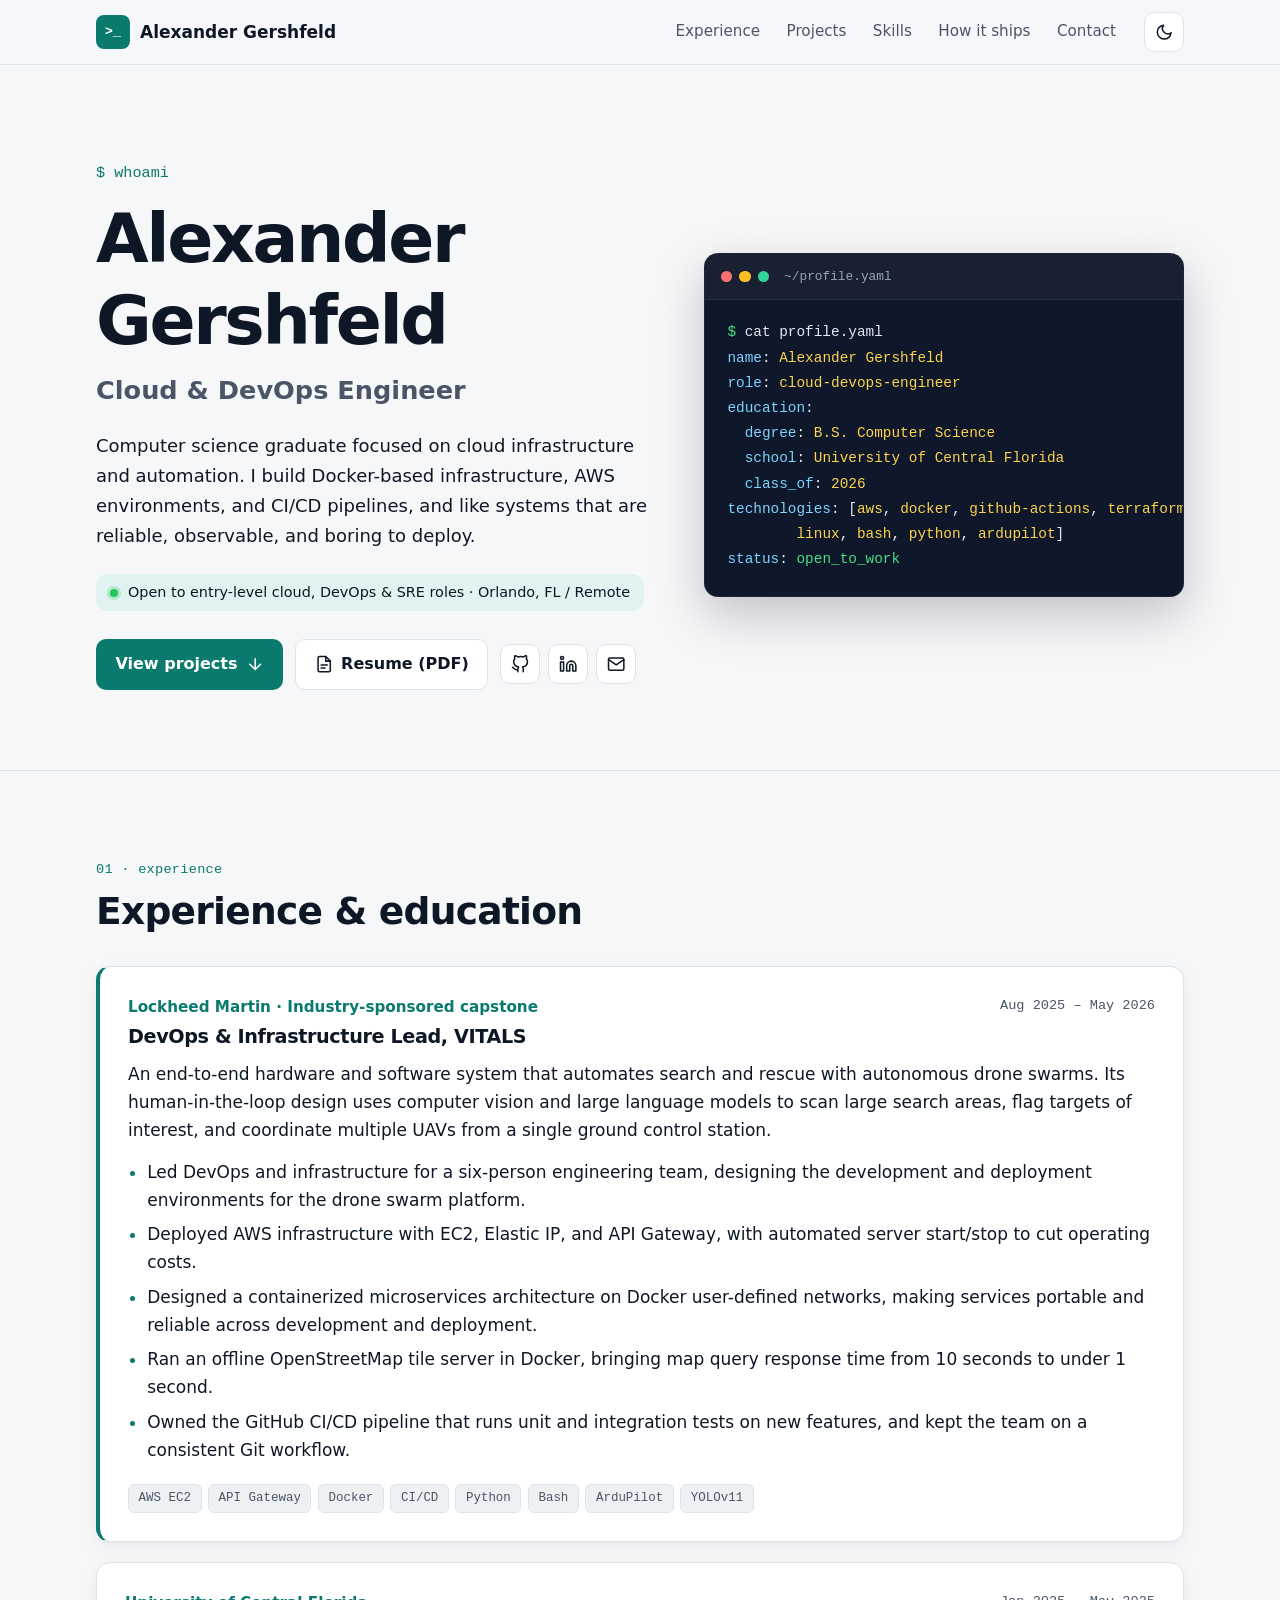
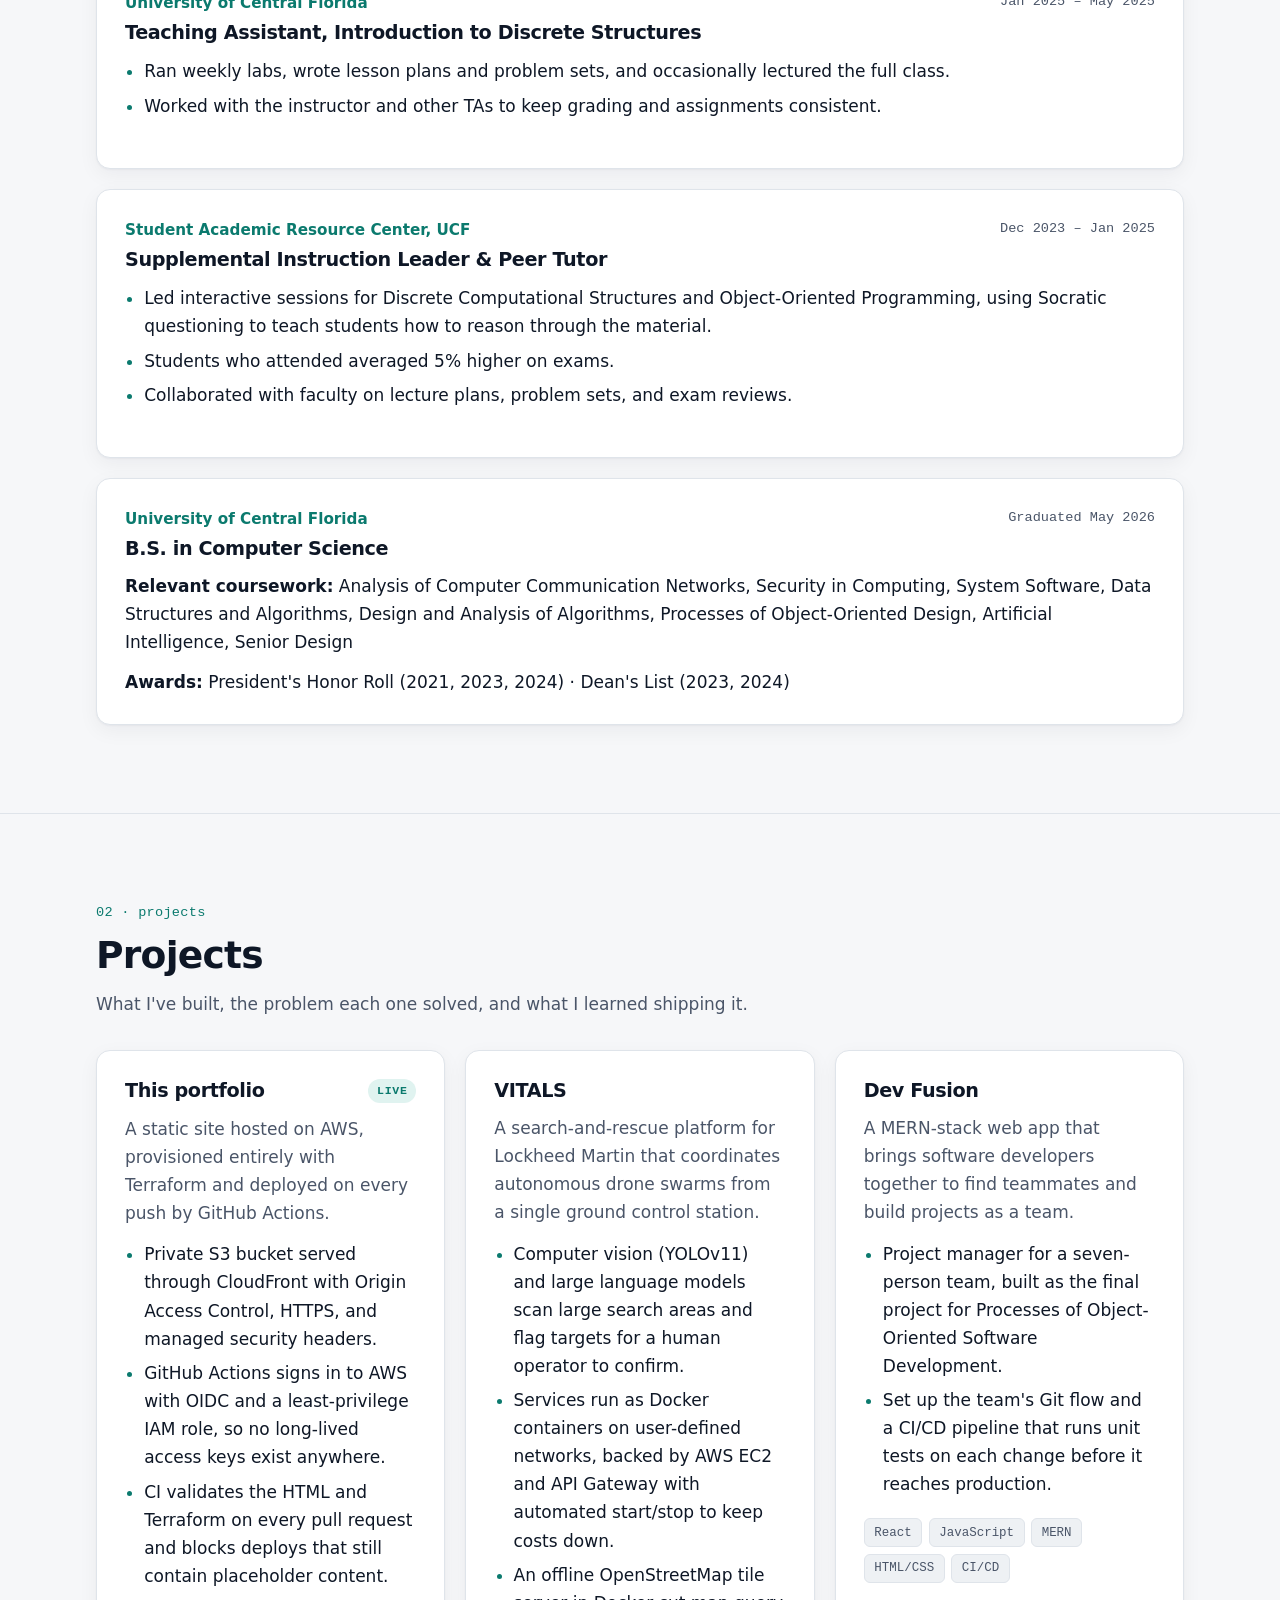
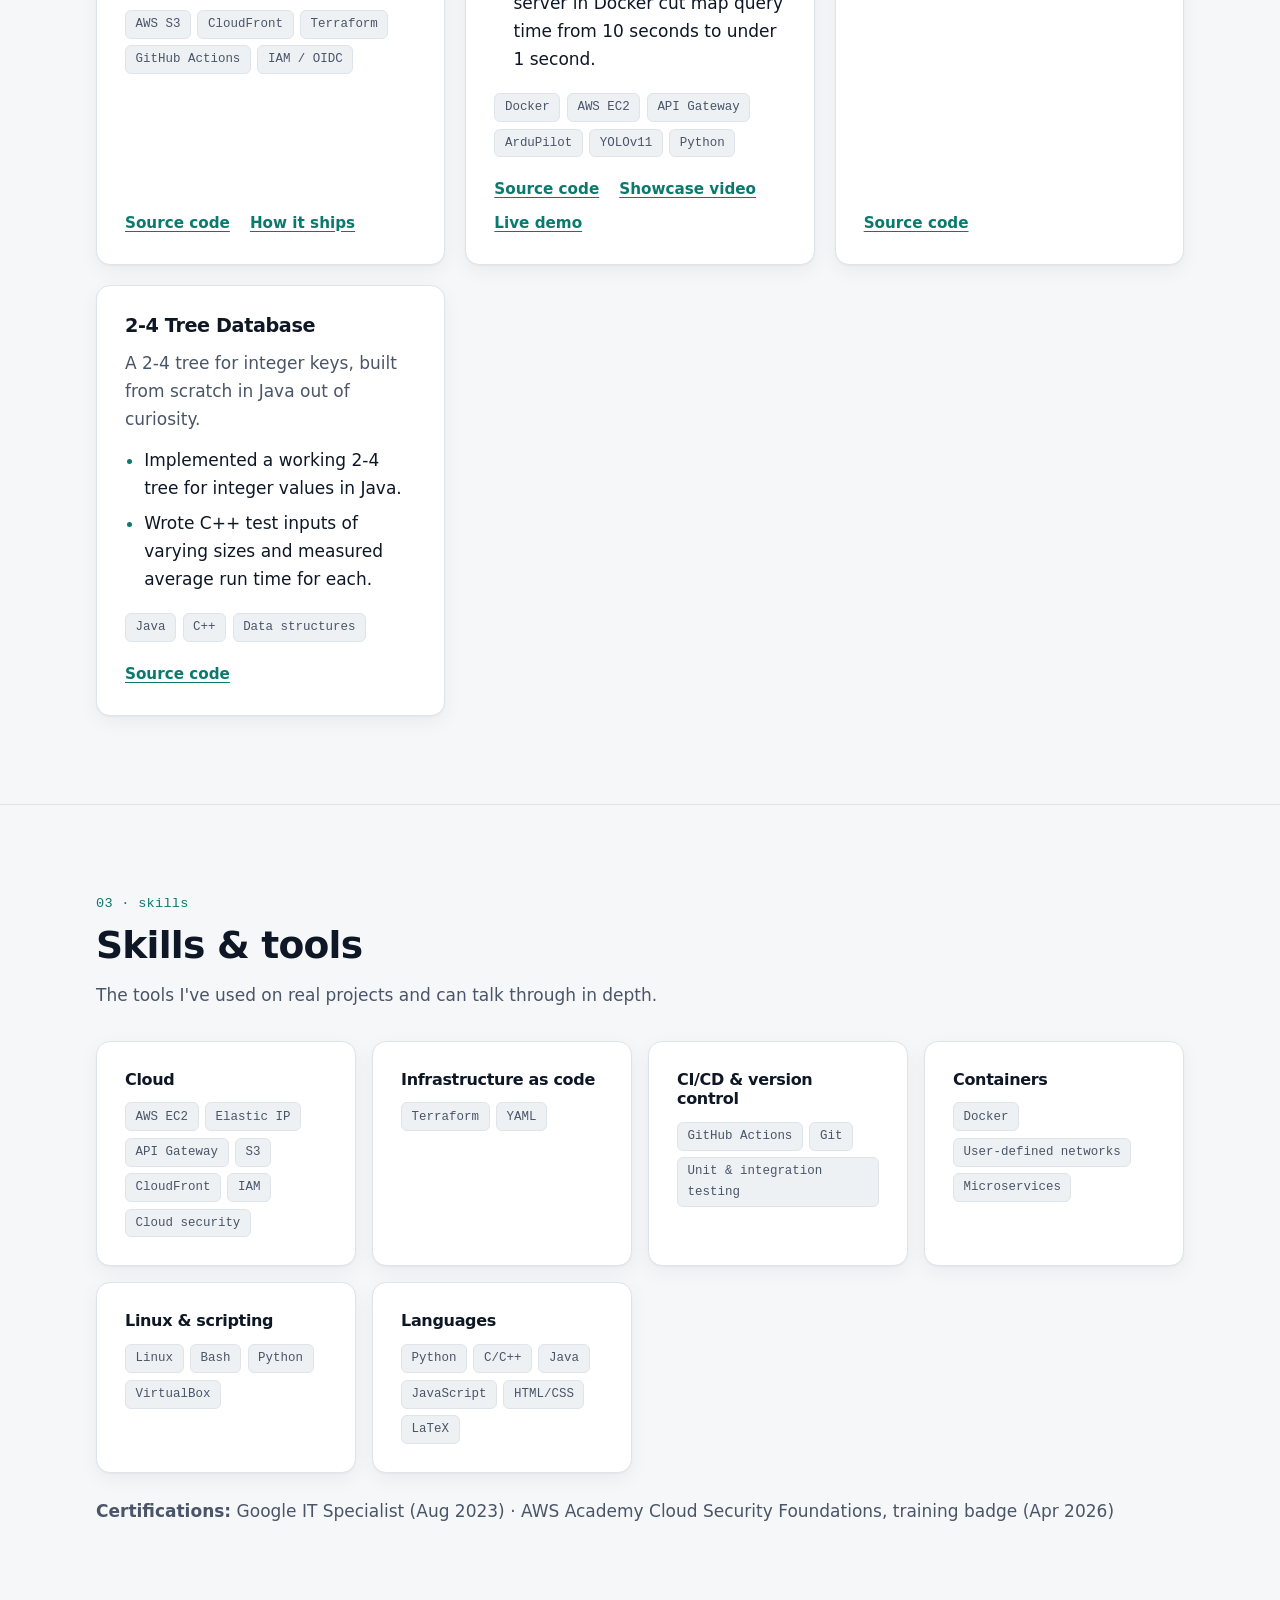
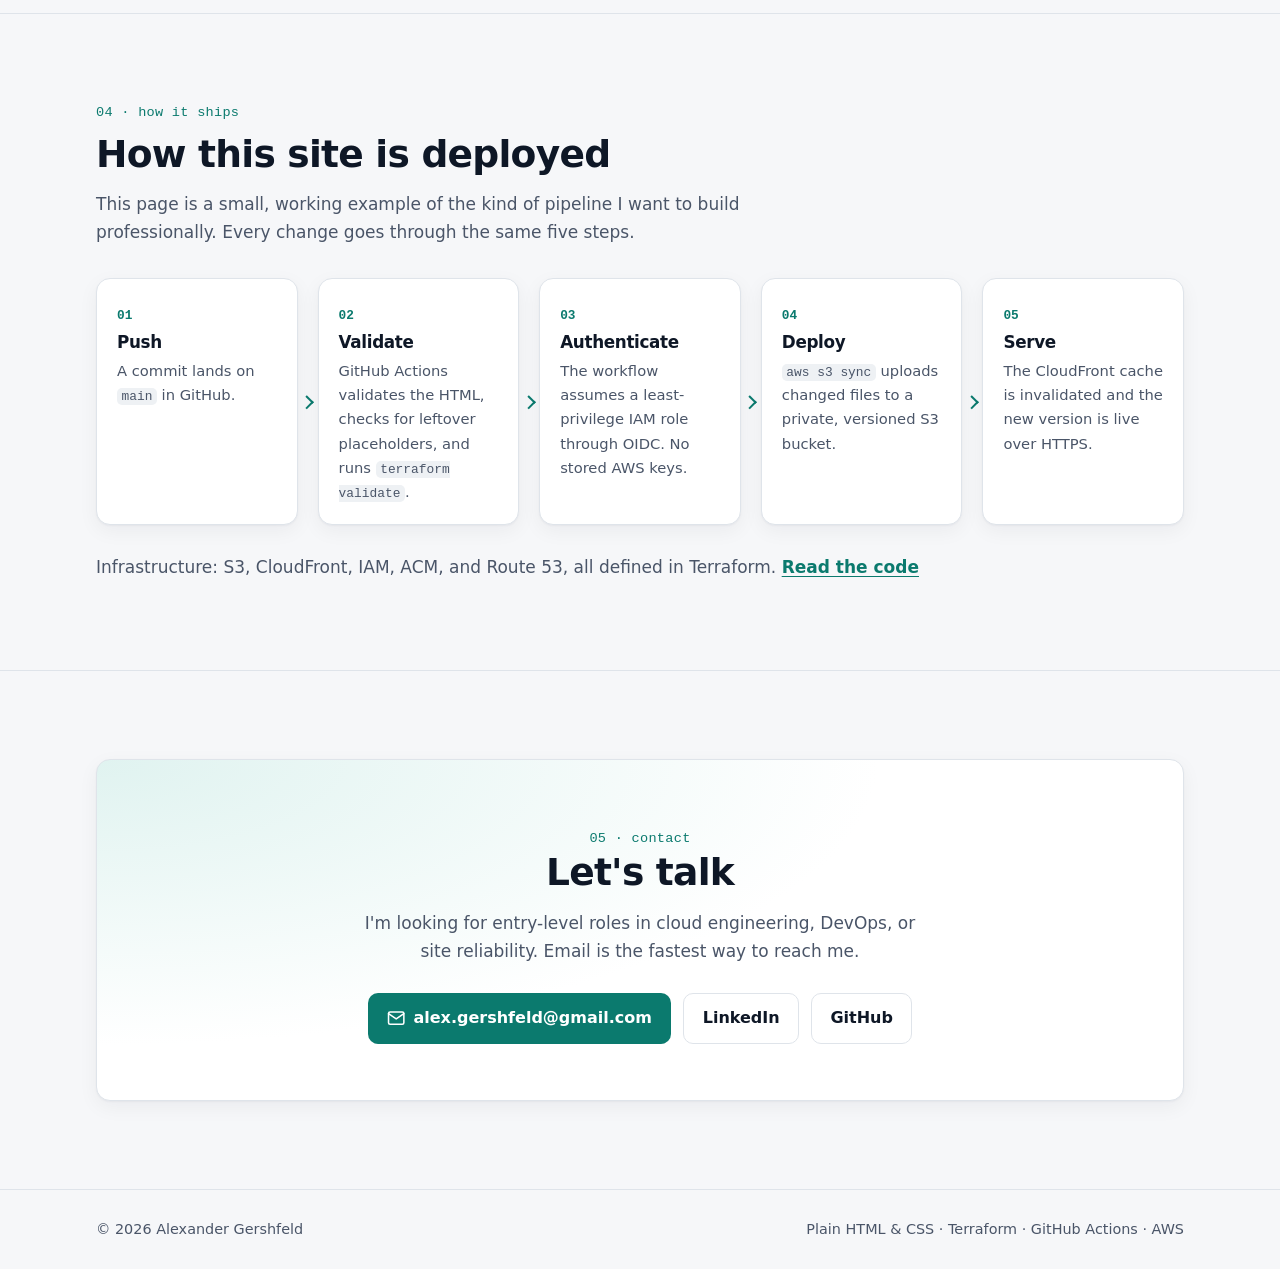
==== site/index.html @ fadd57ea "init" ====
<!DOCTYPE html>
<html lang="en">
<head>
  <meta charset="utf-8">
  <meta name="viewport" content="width=device-width, initial-scale=1">
  <title>Alexander Gershfeld · Cloud &amp; DevOps Engineer</title>
  <meta name="description" content="Alexander Gershfeld is a computer science graduate focused on cloud infrastructure, automation, and DevOps.">
  <meta property="og:type" content="website">
  <meta property="og:title" content="Alexander Gershfeld · Cloud &amp; DevOps Engineer">
  <meta property="og:description" content="Projects, experience, and the CI/CD pipeline that deploys this site.">
  <meta name="theme-color" content="#0b7a6e">
  <link rel="icon" href="favicon.svg" type="image/svg+xml">
  <link rel="stylesheet" href="styles.css">
  <script src="script.js"></script>
</head>
<body>
  <a class="skip-link" href="#main">Skip to content</a>

  <header class="site-header">
    <div class="container header-inner">
      <a class="brand" href="#top">
        <span class="brand-mark" aria-hidden="true">&gt;_</span>
        <span class="brand-name">Alexander Gershfeld</span>
      </a>

      <nav class="site-nav" id="site-nav" aria-label="Main">
        <ul>
          <li><a href="#experience">Experience</a></li>
          <li><a href="#projects">Projects</a></li>
          <li><a href="#skills">Skills</a></li>
          <li><a href="#pipeline">How it ships</a></li>
          <li><a href="#contact">Contact</a></li>
        </ul>
      </nav>

      <button class="icon-btn theme-toggle" type="button" aria-label="Switch color theme">
        <svg class="icon icon-moon" viewBox="0 0 24 24" aria-hidden="true"><path d="M21 12.79A9 9 0 1 1 11.21 3 7 7 0 0 0 21 12.79z"/></svg>
        <svg class="icon icon-sun" viewBox="0 0 24 24" aria-hidden="true"><circle cx="12" cy="12" r="4.5"/><path d="M12 1.5v2.5M12 20v2.5M4.22 4.22l1.77 1.77M18.01 18.01l1.77 1.77M1.5 12h2.5M20 12h2.5M4.22 19.78l1.77-1.77M18.01 5.99l1.77-1.77"/></svg>
      </button>
      <button class="icon-btn nav-toggle" type="button" aria-expanded="false" aria-controls="site-nav" aria-label="Menu">
        <svg class="icon" viewBox="0 0 24 24" aria-hidden="true"><path d="M3 6h18M3 12h18M3 18h18"/></svg>
      </button>
    </div>
  </header>

  <main id="main">
    <!-- ============ HERO ============ -->
    <section class="hero" id="top" aria-labelledby="hero-title">
      <div class="container hero-grid">
        <div class="hero-copy">
          <p class="eyebrow"><span aria-hidden="true">$ </span>whoami</p>
          <h1 id="hero-title">Alexander Gershfeld</h1>
          <p class="role">Cloud &amp; DevOps Engineer</p>
          <p class="lede">Computer science graduate focused on cloud infrastructure and automation. I build Docker-based infrastructure, AWS environments, and CI/CD pipelines, and like systems that are reliable, observable, and boring to deploy.</p>
          <p class="status"><span class="status-dot" aria-hidden="true"></span><span>Open to entry-level cloud, DevOps &amp; SRE roles · Orlando, FL / Remote</span></p>
          <div class="actions">
            <a class="btn btn-primary" href="#projects">
              View projects
              <svg class="icon" viewBox="0 0 24 24" aria-hidden="true"><path d="M12 5v14M5 12l7 7 7-7"/></svg>
            </a>
            <!-- Drop your résumé into the site/ folder as resume.pdf. CI fails until it's there. -->
            <a class="btn btn-secondary" href="resume.pdf">
              <svg class="icon" viewBox="0 0 24 24" aria-hidden="true"><path d="M14 2H6a2 2 0 0 0-2 2v16a2 2 0 0 0 2 2h12a2 2 0 0 0 2-2V8z"/><path d="M14 2v6h6M8 13h8M8 17h5"/></svg>
              Resume (PDF)
            </a>
            <ul class="social">
              <li>
                <a class="icon-btn" href="https://github.com/Gersh01" aria-label="GitHub">
                  <svg class="icon" viewBox="0 0 24 24" aria-hidden="true"><path d="M9 19c-5 1.5-5-2.5-7-3m14 6v-3.87a3.37 3.37 0 0 0-.94-2.61c3.14-.35 6.44-1.54 6.44-7A5.44 5.44 0 0 0 20 4.77 5.07 5.07 0 0 0 19.91 1S18.73.65 16 2.48a13.38 13.38 0 0 0-7 0C6.27.65 5.09 1 5.09 1A5.07 5.07 0 0 0 5 4.77a5.44 5.44 0 0 0-1.5 3.78c0 5.42 3.3 6.61 6.44 7A3.37 3.37 0 0 0 9 18.13V22"/></svg>
                </a>
              </li>
              <li>
                <a class="icon-btn" href="https://www.linkedin.com/in/alexander-gershfeld" aria-label="LinkedIn">
                  <svg class="icon" viewBox="0 0 24 24" aria-hidden="true"><path d="M16 8a6 6 0 0 1 6 6v7h-4v-7a2 2 0 0 0-4 0v7h-4v-7a6 6 0 0 1 6-6z"/><path d="M2 9h4v12H2z"/><circle cx="4" cy="4" r="2"/></svg>
                </a>
              </li>
              <li>
                <a class="icon-btn" href="#contact" aria-label="Email">
                  <svg class="icon" viewBox="0 0 24 24" aria-hidden="true"><path d="M4 4h16a2 2 0 0 1 2 2v12a2 2 0 0 1-2 2H4a2 2 0 0 1-2-2V6a2 2 0 0 1 2-2z"/><path d="m22 6-10 7L2 6"/></svg>
                </a>
              </li>
            </ul>
          </div>
        </div>

        <div class="terminal" aria-hidden="true">
          <div class="terminal-bar">
            <span class="dot"></span><span class="dot"></span><span class="dot"></span>
            <span class="terminal-title">~/profile.yaml</span>
          </div>
<pre><code><span class="t-prompt">$</span> cat profile.yaml
<span class="t-key">name</span>: <span class="t-str">Alexander Gershfeld</span>
<span class="t-key">role</span>: <span class="t-str">cloud-devops-engineer</span>
<span class="t-key">education</span>:
  <span class="t-key">degree</span>: <span class="t-str">B.S. Computer Science</span>
  <span class="t-key">school</span>: <span class="t-str">University of Central Florida</span>
  <span class="t-key">class_of</span>: <span class="t-str">2026</span>
<span class="t-key">technologies</span>: [<span class="t-str">aws</span>, <span class="t-str">docker</span>, <span class="t-str">github-actions</span>, <span class="t-str">terraform</span>,
        <span class="t-str">linux</span>, <span class="t-str">bash</span>, <span class="t-str">python</span>, <span class="t-str">ardupilot</span>]
<span class="t-key">status</span>: <span class="t-ok">open_to_work</span></code></pre>
        </div>
      </div>
    </section>

    <!-- ============ EXPERIENCE ============ -->
    <section class="section" id="experience" aria-labelledby="experience-title">
      <div class="container">
        <div class="section-head">
          <p class="section-kicker">01 · experience</p>
          <h2 id="experience-title">Experience &amp; education</h2>
        </div>

        <div class="stack">
          <!-- Check with your capstone advisor or Lockheed Martin sponsor what you're allowed to say publicly. Describe the engineering, not anything sensitive. -->
          <article class="card featured">
            <div class="card-head">
              <div>
                <p class="org">Lockheed Martin · Industry-sponsored capstone</p>
                <h3>DevOps &amp; Infrastructure Lead, VITALS</h3>
              </div>
              <p class="dates">Aug 2025 – May 2026</p>
            </div>
            <p>An end-to-end hardware and software system that automates search and rescue with autonomous drone swarms. Its human-in-the-loop design uses computer vision and large language models to scan large search areas, flag targets of interest, and coordinate multiple UAVs from a single ground control station.</p>
            <ul class="bullets">
              <li>Led DevOps and infrastructure for a six-person engineering team, designing the development and deployment environments for the drone swarm platform.</li>
              <li>Deployed AWS infrastructure with EC2, Elastic IP, and API Gateway, with automated server start/stop to cut operating costs.</li>
              <li>Designed a containerized microservices architecture on Docker user-defined networks, making services portable and reliable across development and deployment.</li>
              <li>Ran an offline OpenStreetMap tile server in Docker, bringing map query response time from 10 seconds to under 1 second.</li>
              <li>Owned the GitHub CI/CD pipeline that runs unit and integration tests on new features, and kept the team on a consistent Git workflow.</li>
            </ul>
            <ul class="tags">
              <li>AWS EC2</li>
              <li>API Gateway</li>
              <li>Docker</li>
              <li>CI/CD</li>
              <li>Python</li>
              <li>Bash</li>
              <li>ArduPilot</li>
              <li>YOLOv11</li>
            </ul>
          </article>

          <article class="card">
            <div class="card-head">
              <div>
                <p class="org">University of Central Florida</p>
                <h3>Teaching Assistant, Introduction to Discrete Structures</h3>
              </div>
              <p class="dates">Jan 2025 – May 2025</p>
            </div>
            <ul class="bullets">
              <li>Ran weekly labs, wrote lesson plans and problem sets, and occasionally lectured the full class.</li>
              <li>Worked with the instructor and other TAs to keep grading and assignments consistent.</li>
            </ul>
          </article>

          <article class="card">
            <div class="card-head">
              <div>
                <p class="org">Student Academic Resource Center, UCF</p>
                <h3>Supplemental Instruction Leader &amp; Peer Tutor</h3>
              </div>
              <p class="dates">Dec 2023 – Jan 2025</p>
            </div>
            <ul class="bullets">
              <li>Led interactive sessions for Discrete Computational Structures and Object-Oriented Programming, using Socratic questioning to teach students how to reason through the material.</li>
              <li>Students who attended averaged 5% higher on exams.</li>
              <li>Collaborated with faculty on lecture plans, problem sets, and exam reviews.</li>
            </ul>
          </article>

          <article class="card">
            <div class="card-head">
              <div>
                <p class="org">University of Central Florida</p>
                <h3>B.S. in Computer Science</h3>
              </div>
              <p class="dates">Graduated May 2026</p>
            </div>
            <p><strong>Relevant coursework:</strong> Analysis of Computer Communication Networks, Security in Computing, System Software, Data Structures and Algorithms, Design and Analysis of Algorithms, Processes of Object-Oriented Design, Artificial Intelligence, Senior Design</p>
            <p><strong>Awards:</strong> President's Honor Roll (2021, 2023, 2024) · Dean's List (2023, 2024)</p>
          </article>
        </div>
      </div>
    </section>

    <!-- ============ PROJECTS ============ -->
    <section class="section" id="projects" aria-labelledby="projects-title">
      <div class="container">
        <div class="section-head">
          <p class="section-kicker">02 · projects</p>
          <h2 id="projects-title">Projects</h2>
          <p>What I've built, the problem each one solved, and what I learned shipping it.</p>
        </div>

        <!-- Order matters: lead with whatever is closest to cloud/DevOps (containerized, deployed, automated, monitored). Copy a card to add more. -->
        <div class="project-grid">
          <article class="card project">
            <div class="project-top">
              <h3>This portfolio</h3>
              <span class="badge">Live</span>
            </div>
            <p class="summary">A static site hosted on AWS, provisioned entirely with Terraform and deployed on every push by GitHub Actions.</p>
            <ul class="bullets">
              <li>Private S3 bucket served through CloudFront with Origin Access Control, HTTPS, and managed security headers.</li>
              <li>GitHub Actions signs in to AWS with OIDC and a least-privilege IAM role, so no long-lived access keys exist anywhere.</li>
              <li>CI validates the HTML and Terraform on every pull request and blocks deploys that still contain placeholder content.</li>
            </ul>
            <ul class="tags">
              <li>AWS S3</li><li>CloudFront</li><li>Terraform</li><li>GitHub Actions</li><li>IAM / OIDC</li>
            </ul>
            <p class="links">
              <a href="https://github.com/Gersh01/portfolio">Source code</a>
              <a href="#pipeline">How it ships</a>
            </p>
          </article>

          <article class="card project">
            <div class="project-top">
              <h3>VITALS</h3>
            </div>
            <p class="summary">A search-and-rescue platform for Lockheed Martin that coordinates autonomous drone swarms from a single ground control station.</p>
            <ul class="bullets">
              <li>Computer vision (YOLOv11) and large language models scan large search areas and flag targets for a human operator to confirm.</li>
              <li>Services run as Docker containers on user-defined networks, backed by AWS EC2 and API Gateway with automated start/stop to keep costs down.</li>
              <li>An offline OpenStreetMap tile server in Docker cut map query time from 10 seconds to under 1 second.</li>
            </ul>
            <ul class="tags">
              <li>Docker</li><li>AWS EC2</li><li>API Gateway</li><li>ArduPilot</li><li>YOLOv11</li><li>Python</li>
            </ul>
            <p class="links">
              <a href="https://github.com/brendantr/VITALS-AI-DroneSwarm">Source code</a>
              <a href="https://www.youtube.com/watch?v=EE4i8XSY4mE">Showcase video</a>
              <a href="https://www.youtube.com/watch?v=x99YQwUZ260">Live demo</a>
            </p>
          </article>

          <article class="card project">
            <div class="project-top">
              <h3>Dev Fusion</h3>
            </div>
            <p class="summary">A MERN-stack web app that brings software developers together to find teammates and build projects as a team.</p>
            <ul class="bullets">
              <li>Project manager for a seven-person team, built as the final project for Processes of Object-Oriented Software Development.</li>
              <li>Set up the team's Git flow and a CI/CD pipeline that runs unit tests on each change before it reaches production.</li>
            </ul>
            <ul class="tags">
              <li>React</li><li>JavaScript</li><li>MERN</li><li>HTML/CSS</li><li>CI/CD</li>
            </ul>
            <p class="links"><a href="https://github.com/Gersh01/Dev-Fusion">Source code</a></p>
          </article>

          <article class="card project">
            <div class="project-top">
              <h3>2-4 Tree Database</h3>
            </div>
            <p class="summary">A 2-4 tree for integer keys, built from scratch in Java out of curiosity.</p>
            <ul class="bullets">
              <li>Implemented a working 2-4 tree for integer values in Java.</li>
              <li>Wrote C++ test inputs of varying sizes and measured average run time for each.</li>
            </ul>
            <ul class="tags">
              <li>Java</li><li>C++</li><li>Data structures</li>
            </ul>
            <p class="links"><a href="https://github.com/Gersh01/2-4-Tree-Database">Source code</a></p>
          </article>
        </div>
      </div>
    </section>

    <!-- ============ SKILLS ============ -->
    <section class="section" id="skills" aria-labelledby="skills-title">
      <div class="container">
        <div class="section-head">
          <p class="section-kicker">03 · skills</p>
          <h2 id="skills-title">Skills &amp; tools</h2>
          <p>The tools I've used on real projects and can talk through in depth.</p>
        </div>

        <div class="skill-grid">
          <div class="card skill-group">
            <h3>Cloud</h3>
            <ul class="tags"><li>AWS EC2</li><li>Elastic IP</li><li>API Gateway</li><li>S3</li><li>CloudFront</li><li>IAM</li><li>Cloud security</li></ul>
          </div>
          <div class="card skill-group">
            <h3>Infrastructure as code</h3>
            <ul class="tags"><li>Terraform</li><li>YAML</li></ul>
          </div>
          <div class="card skill-group">
            <h3>CI/CD &amp; version control</h3>
            <ul class="tags"><li>GitHub Actions</li><li>Git</li><li>Unit &amp; integration testing</li></ul>
          </div>
          <div class="card skill-group">
            <h3>Containers</h3>
            <ul class="tags"><li>Docker</li><li>User-defined networks</li><li>Microservices</li></ul>
          </div>
          <div class="card skill-group">
            <h3>Linux &amp; scripting</h3>
            <ul class="tags"><li>Linux</li><li>Bash</li><li>Python</li><li>VirtualBox</li></ul>
          </div>
          <div class="card skill-group">
            <h3>Languages</h3>
            <ul class="tags"><li>Python</li><li>C/C++</li><li>Java</li><li>JavaScript</li><li>HTML/CSS</li><li>LaTeX</li></ul>
          </div>
        </div>

        <p class="cert-line"><strong>Certifications:</strong> Google IT Specialist (Aug 2023) · AWS Academy Cloud Security Foundations, training badge (Apr 2026)</p>
      </div>
    </section>

    <!-- ============ PIPELINE ============ -->
    <section class="section" id="pipeline" aria-labelledby="pipeline-title">
      <div class="container">
        <div class="section-head">
          <p class="section-kicker">04 · how it ships</p>
          <h2 id="pipeline-title">How this site is deployed</h2>
          <p>This page is a small, working example of the kind of pipeline I want to build professionally. Every change goes through the same five steps.</p>
        </div>

        <ol class="pipeline">
          <li>
            <span class="step-num">01</span>
            <h3>Push</h3>
            <p>A commit lands on <code>main</code> in GitHub.</p>
          </li>
          <li>
            <span class="step-num">02</span>
            <h3>Validate</h3>
            <p>GitHub Actions validates the HTML, checks for leftover placeholders, and runs <code>terraform validate</code>.</p>
          </li>
          <li>
            <span class="step-num">03</span>
            <h3>Authenticate</h3>
            <p>The workflow assumes a least-privilege IAM role through OIDC. No stored AWS keys.</p>
          </li>
          <li>
            <span class="step-num">04</span>
            <h3>Deploy</h3>
            <p><code>aws s3 sync</code> uploads changed files to a private, versioned S3 bucket.</p>
          </li>
          <li>
            <span class="step-num">05</span>
            <h3>Serve</h3>
            <p>The CloudFront cache is invalidated and the new version is live over HTTPS.</p>
          </li>
        </ol>

        <!-- If you skip the custom domain, drop "ACM, and Route 53" from this line. -->
        <p class="infra-note">
          Infrastructure: S3, CloudFront, IAM, ACM, and Route 53, all defined in Terraform.
          <a href="https://github.com/Gersh01/portfolio/tree/main/infra">Read the code</a>
        </p>
      </div>
    </section>

    <!-- ============ CONTACT ============ -->
    <section class="section" id="contact" aria-labelledby="contact-title">
      <div class="container">
        <div class="card contact-card">
          <p class="section-kicker">05 · contact</p>
          <h2 id="contact-title">Let's talk</h2>
          <p>I'm looking for entry-level roles in cloud engineering, DevOps, or site reliability. Email is the fastest way to reach me.</p>
          <div class="actions">
            <a class="btn btn-primary" href="mailto:alex.gershfeld@gmail.com">
              <svg class="icon" viewBox="0 0 24 24" aria-hidden="true"><path d="M4 4h16a2 2 0 0 1 2 2v12a2 2 0 0 1-2 2H4a2 2 0 0 1-2-2V6a2 2 0 0 1 2-2z"/><path d="m22 6-10 7L2 6"/></svg>
              alex.gershfeld@gmail.com
            </a>
            <a class="btn btn-secondary" href="https://www.linkedin.com/in/alexander-gershfeld">LinkedIn</a>
            <a class="btn btn-secondary" href="https://github.com/Gersh01">GitHub</a>
          </div>
        </div>
      </div>
    </section>
  </main>

  <footer class="site-footer">
    <div class="container footer-inner">
      <p>© <span id="year">2026</span> Alexander Gershfeld</p>
      <p>Plain HTML &amp; CSS · Terraform · GitHub Actions · AWS</p>
    </div>
  </footer>
</body>
</html>
---- site/styles.css ----
/* =========================================================
   Design tokens: light theme on :root, dark theme below.
   ========================================================= */
:root {
  --bg: #f6f7f9;
  --surface: #ffffff;
  --surface-2: #eef1f4;
  --text: #0e1726;
  --muted: #4a5568;
  --border: #dfe4ea;
  --accent: #0b7a6e;
  --accent-strong: #08665c;
  --accent-soft: #e0f3f0;
  --on-accent: #ffffff;
  --todo-bg: #fff1c7;
  --todo-line: #c98a12;
  --code-bg: #0f172a;
  --code-text: #e2e8f0;
  --code-dim: #94a3b8;
  --code-key: #7dd3fc;
  --code-str: #fcd34d;
  --code-ok: #4ade80;
  --shadow: 0 1px 2px rgb(15 23 42 / 0.04), 0 6px 20px rgb(15 23 42 / 0.05);
  --radius: 14px;
  --font-sans: system-ui, -apple-system, "Segoe UI", Roboto, "Helvetica Neue", Arial, sans-serif;
  --font-mono: ui-monospace, "Cascadia Code", "SF Mono", Menlo, Consolas, "Liberation Mono", monospace;
  color-scheme: light;
}

@media (prefers-color-scheme: dark) {
  :root:not([data-theme="light"]) {
    --bg: #0b1120;
    --surface: #111a2e;
    --surface-2: #18233b;
    --text: #e5e9f0;
    --muted: #9aa5b8;
    --border: #233150;
    --accent: #2dd4bf;
    --accent-strong: #5eead4;
    --accent-soft: rgb(45 212 191 / 0.12);
    --on-accent: #042f2a;
    --todo-bg: rgb(234 179 8 / 0.2);
    --todo-line: #eab308;
    --code-bg: #070c18;
    --shadow: 0 1px 2px rgb(0 0 0 / 0.3);
    color-scheme: dark;
  }
}

:root[data-theme="dark"] {
  --bg: #0b1120;
  --surface: #111a2e;
  --surface-2: #18233b;
  --text: #e5e9f0;
  --muted: #9aa5b8;
  --border: #233150;
  --accent: #2dd4bf;
  --accent-strong: #5eead4;
  --accent-soft: rgb(45 212 191 / 0.12);
  --on-accent: #042f2a;
  --todo-bg: rgb(234 179 8 / 0.2);
  --todo-line: #eab308;
  --code-bg: #070c18;
  --shadow: 0 1px 2px rgb(0 0 0 / 0.3);
  color-scheme: dark;
}

/* =========================================================
   Base
   ========================================================= */
*,
*::before,
*::after {
  box-sizing: border-box;
}

html {
  scroll-behavior: smooth;
  scroll-padding-top: 5rem;
  -webkit-text-size-adjust: 100%;
  text-size-adjust: 100%;
}

body {
  margin: 0;
  font-family: var(--font-sans);
  font-size: 1.0625rem;
  line-height: 1.65;
  color: var(--text);
  background: var(--bg);
  -webkit-font-smoothing: antialiased;
}

img,
svg {
  display: block;
  max-width: 100%;
}

a {
  color: var(--accent);
  text-underline-offset: 3px;
}

a:hover {
  color: var(--accent-strong);
}

:focus-visible {
  outline: 2px solid var(--accent);
  outline-offset: 3px;
  border-radius: 6px;
}

h1,
h2,
h3 {
  margin: 0;
  line-height: 1.2;
  letter-spacing: -0.02em;
}

code,
pre {
  font-family: var(--font-mono);
}

p code,
li code {
  font-size: 0.875em;
  padding: 0.1em 0.35em;
  border-radius: 5px;
  background: var(--surface-2);
}

.container {
  width: 100%;
  max-width: 72rem;
  margin-inline: auto;
  padding-inline: clamp(1rem, 4vw, 2rem);
}

.icon {
  width: 1.15rem;
  height: 1.15rem;
  flex: none;
  fill: none;
  stroke: currentColor;
  stroke-width: 2;
  stroke-linecap: round;
  stroke-linejoin: round;
}

.skip-link {
  position: absolute;
  left: 1rem;
  top: -4rem;
  z-index: 100;
  padding: 0.6rem 1rem;
  border-radius: 8px;
  background: var(--accent);
  color: var(--on-accent);
  font-weight: 600;
}

.skip-link:focus {
  top: 1rem;
  color: var(--on-accent);
}

/* Placeholder highlight. CI refuses to deploy while any remain. */
.todo {
  background: var(--todo-bg);
  box-shadow: inset 0 -2px 0 var(--todo-line);
  border-radius: 3px;
  padding-inline: 0.15em;
  -webkit-box-decoration-break: clone;
  box-decoration-break: clone;
}

/* =========================================================
   Header
   ========================================================= */
.site-header {
  position: sticky;
  top: 0;
  z-index: 10;
  background: color-mix(in srgb, var(--bg) 85%, transparent);
  -webkit-backdrop-filter: saturate(180%) blur(12px);
  backdrop-filter: saturate(180%) blur(12px);
  border-bottom: 1px solid var(--border);
}

.header-inner {
  display: flex;
  align-items: center;
  gap: 0.5rem;
  min-height: 4rem;
}

.brand {
  display: flex;
  align-items: center;
  gap: 0.65rem;
  color: var(--text);
  font-weight: 700;
  text-decoration: none;
}

.brand:hover {
  color: var(--text);
}

.brand-mark {
  display: grid;
  place-items: center;
  width: 2.1rem;
  height: 2.1rem;
  border-radius: 8px;
  background: var(--accent);
  color: var(--on-accent);
  font-family: var(--font-mono);
  font-size: 0.85rem;
  font-weight: 700;
}

.site-nav {
  margin-left: auto;
}

.site-nav ul {
  display: flex;
  gap: 0.15rem;
  margin: 0;
  padding: 0;
  list-style: none;
}

.site-nav a {
  display: block;
  padding: 0.45rem 0.75rem;
  border-radius: 8px;
  color: var(--muted);
  font-size: 0.95rem;
  font-weight: 500;
  text-decoration: none;
}

.site-nav a:hover {
  color: var(--text);
  background: var(--surface-2);
}

.icon-btn {
  display: grid;
  place-items: center;
  width: 2.5rem;
  height: 2.5rem;
  padding: 0;
  border: 1px solid var(--border);
  border-radius: 10px;
  background: var(--surface);
  color: var(--text);
  cursor: pointer;
}

.icon-btn:hover {
  border-color: var(--accent);
  color: var(--accent);
}

.theme-toggle {
  margin-left: 0.5rem;
}

.nav-toggle {
  display: none;
}

.theme-toggle .icon-sun {
  display: none;
}

:root[data-theme="dark"] .theme-toggle .icon-sun {
  display: block;
}

:root[data-theme="dark"] .theme-toggle .icon-moon {
  display: none;
}

@media (prefers-color-scheme: dark) {
  :root:not([data-theme="light"]) .theme-toggle .icon-sun {
    display: block;
  }

  :root:not([data-theme="light"]) .theme-toggle .icon-moon {
    display: none;
  }
}

@media (max-width: 760px) {
  .nav-toggle {
    display: grid;
  }

  .theme-toggle {
    margin-left: auto;
  }

  .site-nav {
    position: absolute;
    top: 100%;
    left: 0;
    right: 0;
    display: none;
    margin: 0;
    padding: 0.5rem clamp(1rem, 4vw, 2rem) 1rem;
    background: var(--surface);
    border-bottom: 1px solid var(--border);
    box-shadow: var(--shadow);
  }

  .site-nav.open {
    display: block;
  }

  .site-nav ul {
    flex-direction: column;
  }

  .site-nav a {
    padding: 0.7rem 0.75rem;
    font-size: 1rem;
  }
}

/* =========================================================
   Hero
   ========================================================= */
.hero {
  padding-block: clamp(3rem, 8vw, 6rem) clamp(3rem, 7vw, 5rem);
}

.hero-grid {
  display: grid;
  grid-template-columns: minmax(0, 1.15fr) minmax(0, 1fr);
  gap: clamp(2rem, 5vw, 3.5rem);
  align-items: center;
}

.eyebrow {
  margin: 0 0 0.75rem;
  color: var(--accent);
  font-family: var(--font-mono);
  font-size: 0.95rem;
}

.hero h1 {
  font-size: clamp(2.5rem, 6.5vw, 4.25rem);
  font-weight: 800;
  letter-spacing: -0.035em;
}

.role {
  margin: 0.5rem 0 1.25rem;
  color: var(--muted);
  font-size: clamp(1.25rem, 2.6vw, 1.6rem);
  font-weight: 600;
}

.lede {
  max-width: 38rem;
  margin: 0 0 1.5rem;
  font-size: 1.125rem;
}

.status {
  display: inline-flex;
  align-items: center;
  gap: 0.6rem;
  margin: 0 0 1.75rem;
  padding: 0.4rem 0.9rem;
  border-radius: 12px;
  background: var(--accent-soft);
  font-size: 0.9rem;
  font-weight: 500;
}

.status-dot {
  flex: none;
  width: 0.5rem;
  height: 0.5rem;
  border-radius: 50%;
  background: #22c55e;
  box-shadow: 0 0 0 3px rgb(34 197 94 / 0.25);
}

.actions {
  display: flex;
  flex-wrap: wrap;
  align-items: center;
  gap: 0.75rem;
}

.btn {
  display: inline-flex;
  align-items: center;
  gap: 0.5rem;
  padding: 0.7rem 1.15rem;
  border: 1px solid transparent;
  border-radius: 10px;
  font-size: 1rem;
  font-weight: 600;
  text-decoration: none;
  transition: background-color 0.15s, border-color 0.15s, transform 0.15s;
}

.btn:hover {
  transform: translateY(-1px);
}

.btn-primary {
  background: var(--accent);
  color: var(--on-accent);
}

.btn-primary:hover {
  background: var(--accent-strong);
  color: var(--on-accent);
}

.btn-secondary {
  background: var(--surface);
  border-color: var(--border);
  color: var(--text);
}

.btn-secondary:hover {
  border-color: var(--accent);
  color: var(--text);
}

.social {
  display: flex;
  gap: 0.5rem;
  margin: 0;
  padding: 0;
  list-style: none;
}

/* Terminal card */
.terminal {
  overflow: hidden;
  border: 1px solid rgb(255 255 255 / 0.06);
  border-radius: var(--radius);
  background: var(--code-bg);
  color: var(--code-text);
  box-shadow: 0 18px 50px rgb(2 6 23 / 0.22);
}

.terminal-bar {
  display: flex;
  align-items: center;
  gap: 0.45rem;
  padding: 0.75rem 1rem;
  background: rgb(255 255 255 / 0.04);
  border-bottom: 1px solid rgb(255 255 255 / 0.06);
}

.terminal-bar .dot {
  width: 0.7rem;
  height: 0.7rem;
  border-radius: 50%;
  background: #f87171;
}

.terminal-bar .dot:nth-child(2) {
  background: #fbbf24;
}

.terminal-bar .dot:nth-child(3) {
  background: #34d399;
}

.terminal-title {
  margin-left: 0.5rem;
  color: var(--code-dim);
  font-family: var(--font-mono);
  font-size: 0.8rem;
}

.terminal pre {
  margin: 0;
  padding: 1.25rem 1.4rem 1.5rem;
  overflow-x: auto;
  font-size: 0.9rem;
  line-height: 1.75;
}

.terminal .todo {
  background: rgb(234 179 8 / 0.22);
  box-shadow: inset 0 -2px 0 #eab308;
}

.t-prompt { color: var(--code-ok); }
.t-key { color: var(--code-key); }
.t-str { color: var(--code-str); }
.t-ok { color: var(--code-ok); }

@media (max-width: 900px) {
  .hero-grid {
    grid-template-columns: minmax(0, 1fr);
  }
}

@media (max-width: 480px) {
  .terminal pre {
    padding: 1rem;
    font-size: 0.76rem;
  }
}

/* =========================================================
   Sections and cards
   ========================================================= */
.section {
  padding-block: clamp(3.5rem, 8vw, 5.5rem);
  border-top: 1px solid var(--border);
}

.section-head {
  max-width: 44rem;
  margin-bottom: 2rem;
}

.section-kicker {
  margin: 0 0 0.5rem;
  color: var(--accent);
  font-family: var(--font-mono);
  font-size: 0.85rem;
  letter-spacing: 0.02em;
}

.section-head h2,
.contact-card h2 {
  font-size: clamp(1.75rem, 3.5vw, 2.35rem);
  font-weight: 750;
}

.section-head p:not(.section-kicker) {
  margin: 0.75rem 0 0;
  color: var(--muted);
}

.card {
  padding: clamp(1.25rem, 3vw, 1.75rem);
  border: 1px solid var(--border);
  border-radius: var(--radius);
  background: var(--surface);
  box-shadow: var(--shadow);
}

.card h3 {
  font-size: 1.2rem;
}

.card p {
  margin: 0.75rem 0 0;
}

.bullets {
  margin: 0.85rem 0 1.25rem;
  padding-left: 1.2rem;
}

.bullets li + li {
  margin-top: 0.4rem;
}

.bullets li::marker {
  color: var(--accent);
}

.tags {
  display: flex;
  flex-wrap: wrap;
  gap: 0.4rem;
  margin: 0;
  padding: 0;
  list-style: none;
}

.tags li {
  padding: 0.2rem 0.6rem;
  border: 1px solid var(--border);
  border-radius: 6px;
  background: var(--surface-2);
  color: var(--muted);
  font-family: var(--font-mono);
  font-size: 0.78rem;
}

.tags li.todo {
  border: 1px dashed var(--todo-line);
  background: var(--todo-bg);
  box-shadow: none;
}

/* Experience */
.stack {
  display: grid;
  gap: 1.25rem;
}

.card.featured {
  border-left: 4px solid var(--accent);
}

.card-head {
  display: flex;
  flex-wrap: wrap;
  justify-content: space-between;
  align-items: flex-start;
  gap: 0.25rem 1.5rem;
}

.card .org {
  margin: 0 0 0.3rem;
  color: var(--accent);
  font-size: 0.95rem;
  font-weight: 600;
}

.card .dates {
  margin: 0;
  color: var(--muted);
  font-family: var(--font-mono);
  font-size: 0.85rem;
}

/* Projects */
.project-grid {
  display: grid;
  grid-template-columns: repeat(auto-fill, minmax(min(100%, 21rem), 1fr));
  gap: 1.25rem;
}

.project {
  display: flex;
  flex-direction: column;
  transition: border-color 0.15s, transform 0.15s;
}

.project:hover {
  border-color: color-mix(in srgb, var(--accent) 45%, var(--border));
  transform: translateY(-2px);
}

.project-top {
  display: flex;
  justify-content: space-between;
  align-items: flex-start;
  gap: 1rem;
}

.badge {
  flex: none;
  padding: 0.15rem 0.55rem;
  border-radius: 999px;
  background: var(--accent-soft);
  color: var(--accent);
  font-family: var(--font-mono);
  font-size: 0.72rem;
  font-weight: 600;
  letter-spacing: 0.06em;
  text-transform: uppercase;
}

.project .summary {
  color: var(--muted);
}

.project .links {
  display: flex;
  flex-wrap: wrap;
  gap: 0.5rem 1.25rem;
  margin-top: auto;
  padding-top: 1.25rem;
  font-size: 0.95rem;
  font-weight: 600;
}

/* Skills */
.skill-grid {
  display: grid;
  grid-template-columns: repeat(auto-fill, minmax(min(100%, 16rem), 1fr));
  gap: 1rem;
}

.skill-group h3 {
  margin-bottom: 0.85rem;
  font-size: 1rem;
}

.cert-line {
  margin: 1.5rem 0 0;
  color: var(--muted);
}

/* Pipeline */
.pipeline {
  display: grid;
  grid-template-columns: repeat(5, minmax(0, 1fr));
  gap: 1.25rem;
  margin: 0;
  padding: 0;
  list-style: none;
}

.pipeline li {
  position: relative;
  padding: 1.25rem;
  border: 1px solid var(--border);
  border-radius: var(--radius);
  background: var(--surface);
  box-shadow: var(--shadow);
}

/* Arrow between steps */
.pipeline li:not(:last-child)::after {
  content: "";
  position: absolute;
  top: 50%;
  right: -0.95rem;
  width: 0.6rem;
  height: 0.6rem;
  border-top: 2px solid var(--accent);
  border-right: 2px solid var(--accent);
  transform: translateY(-50%) rotate(45deg);
}

.step-num {
  color: var(--accent);
  font-family: var(--font-mono);
  font-size: 0.8rem;
  font-weight: 600;
}

.pipeline h3 {
  margin: 0.35rem 0 0.4rem;
  font-size: 1.05rem;
}

.pipeline p {
  margin: 0;
  color: var(--muted);
  font-size: 0.92rem;
}

.infra-note {
  margin: 1.75rem 0 0;
  color: var(--muted);
}

.infra-note a {
  font-weight: 600;
  white-space: nowrap;
}

@media (max-width: 960px) {
  .pipeline {
    grid-template-columns: minmax(0, 1fr);
  }

  .pipeline li:not(:last-child)::after {
    top: auto;
    right: auto;
    bottom: -0.95rem;
    left: 1.6rem;
    transform: rotate(135deg);
  }
}

/* Contact */
.contact-card {
  padding: clamp(2rem, 6vw, 3.5rem);
  background:
    radial-gradient(120% 140% at 0% 0%, var(--accent-soft), transparent 60%),
    var(--surface);
  text-align: center;
}

.contact-card > p:not(.section-kicker) {
  max-width: 36rem;
  margin: 0.85rem auto 1.75rem;
  color: var(--muted);
}

.contact-card .actions {
  justify-content: center;
}

/* =========================================================
   Footer and 404
   ========================================================= */
.site-footer {
  padding-block: 1.75rem;
  border-top: 1px solid var(--border);
  color: var(--muted);
  font-size: 0.9rem;
}

.footer-inner {
  display: flex;
  flex-wrap: wrap;
  justify-content: space-between;
  gap: 0.25rem 1.5rem;
}

.footer-inner p {
  margin: 0;
}

.not-found {
  display: grid;
  min-height: 100vh;
  align-items: center;
}

.not-found h1 {
  font-size: clamp(4rem, 14vw, 8rem);
  font-weight: 800;
  letter-spacing: -0.05em;
}

/* =========================================================
   Motion preferences
   ========================================================= */
@media (prefers-reduced-motion: reduce) {
  html {
    scroll-behavior: auto;
  }

  *,
  *::before,
  *::after {
    transition: none !important;
  }

  .btn:hover,
  .project:hover {
    transform: none;
  }
}
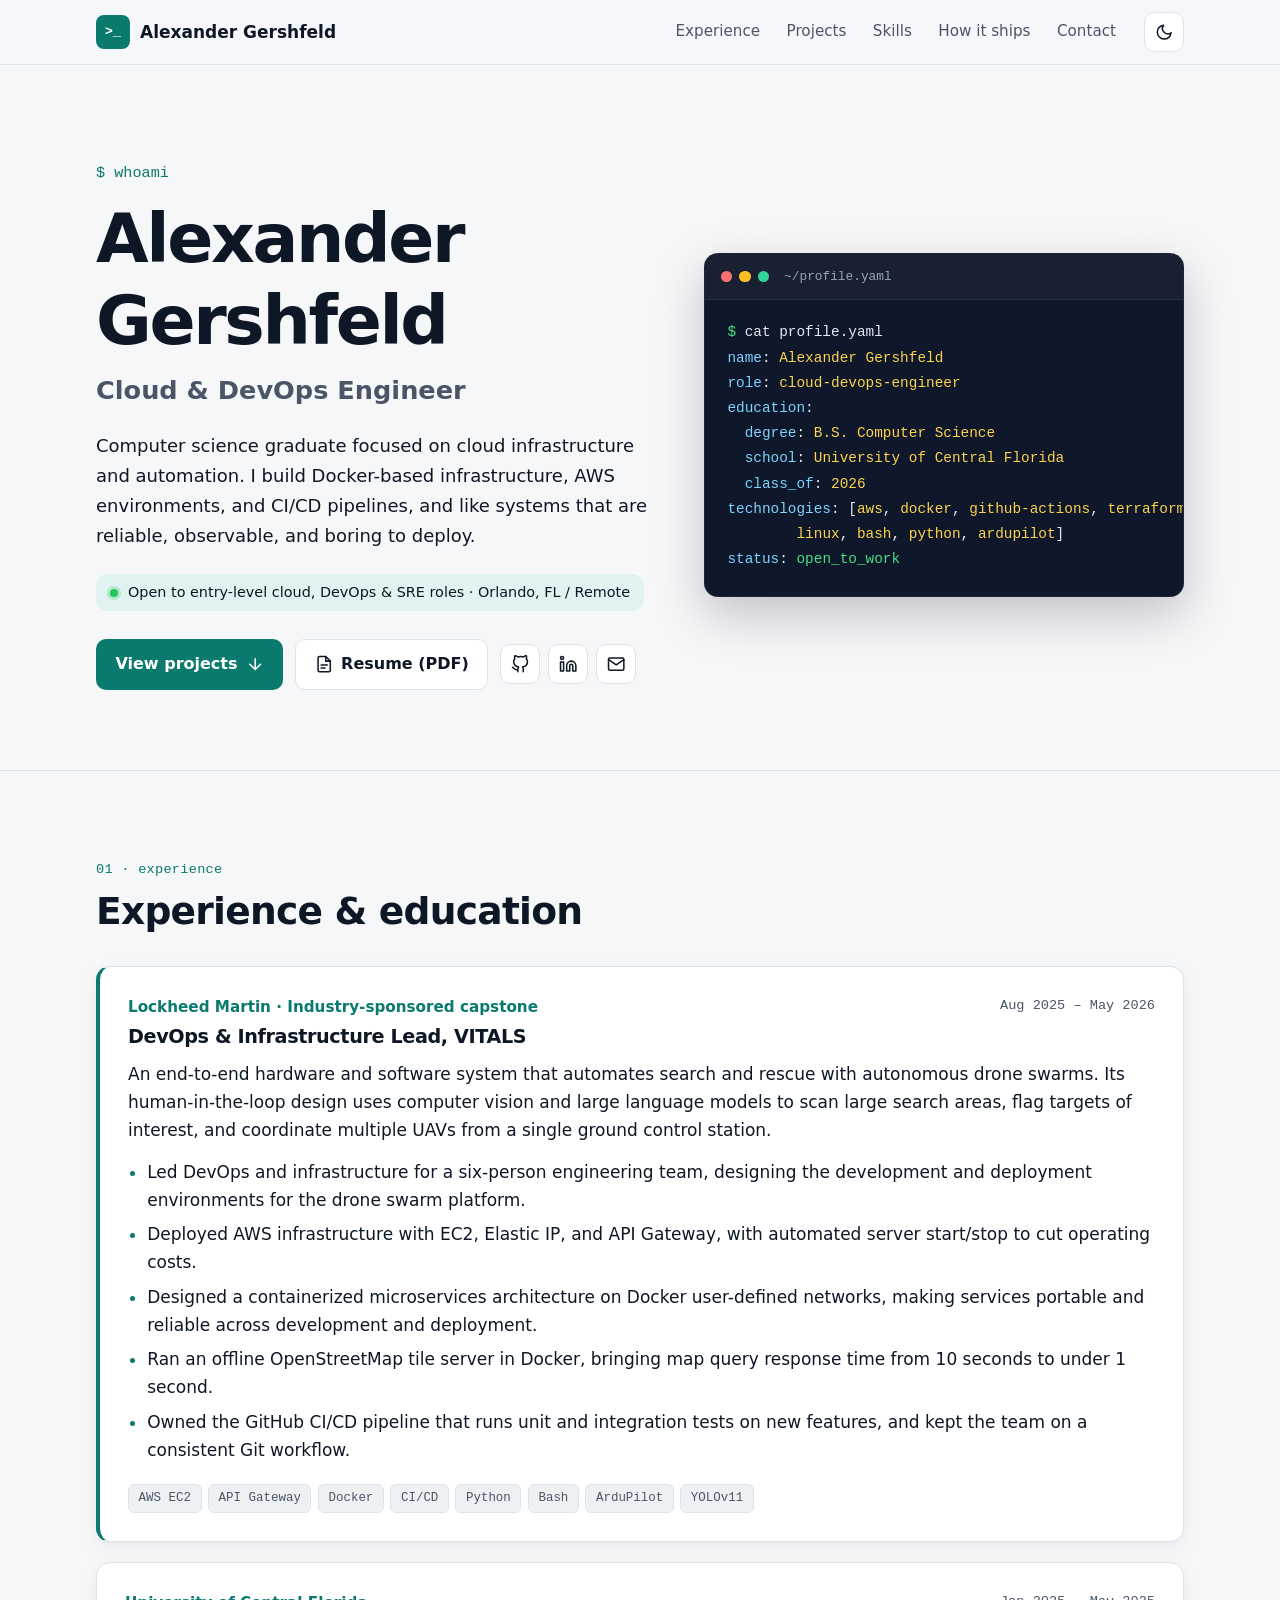
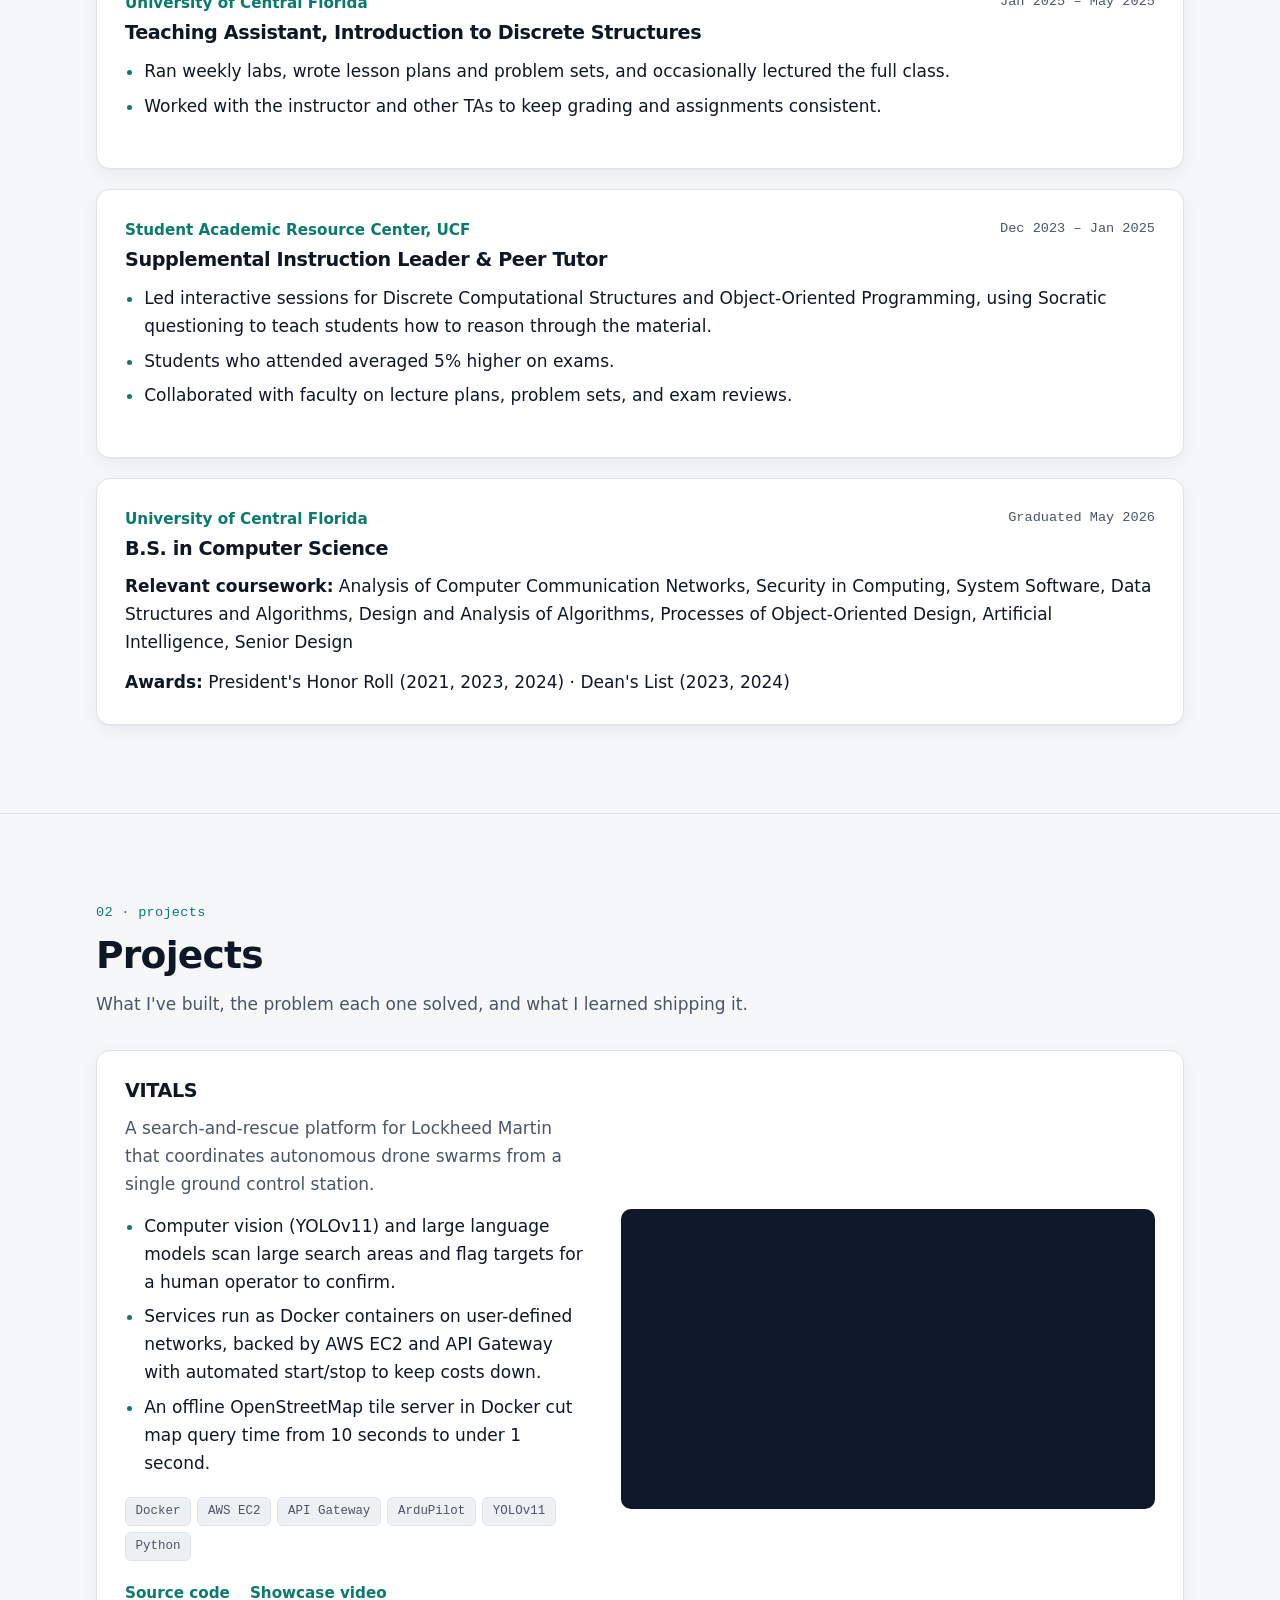
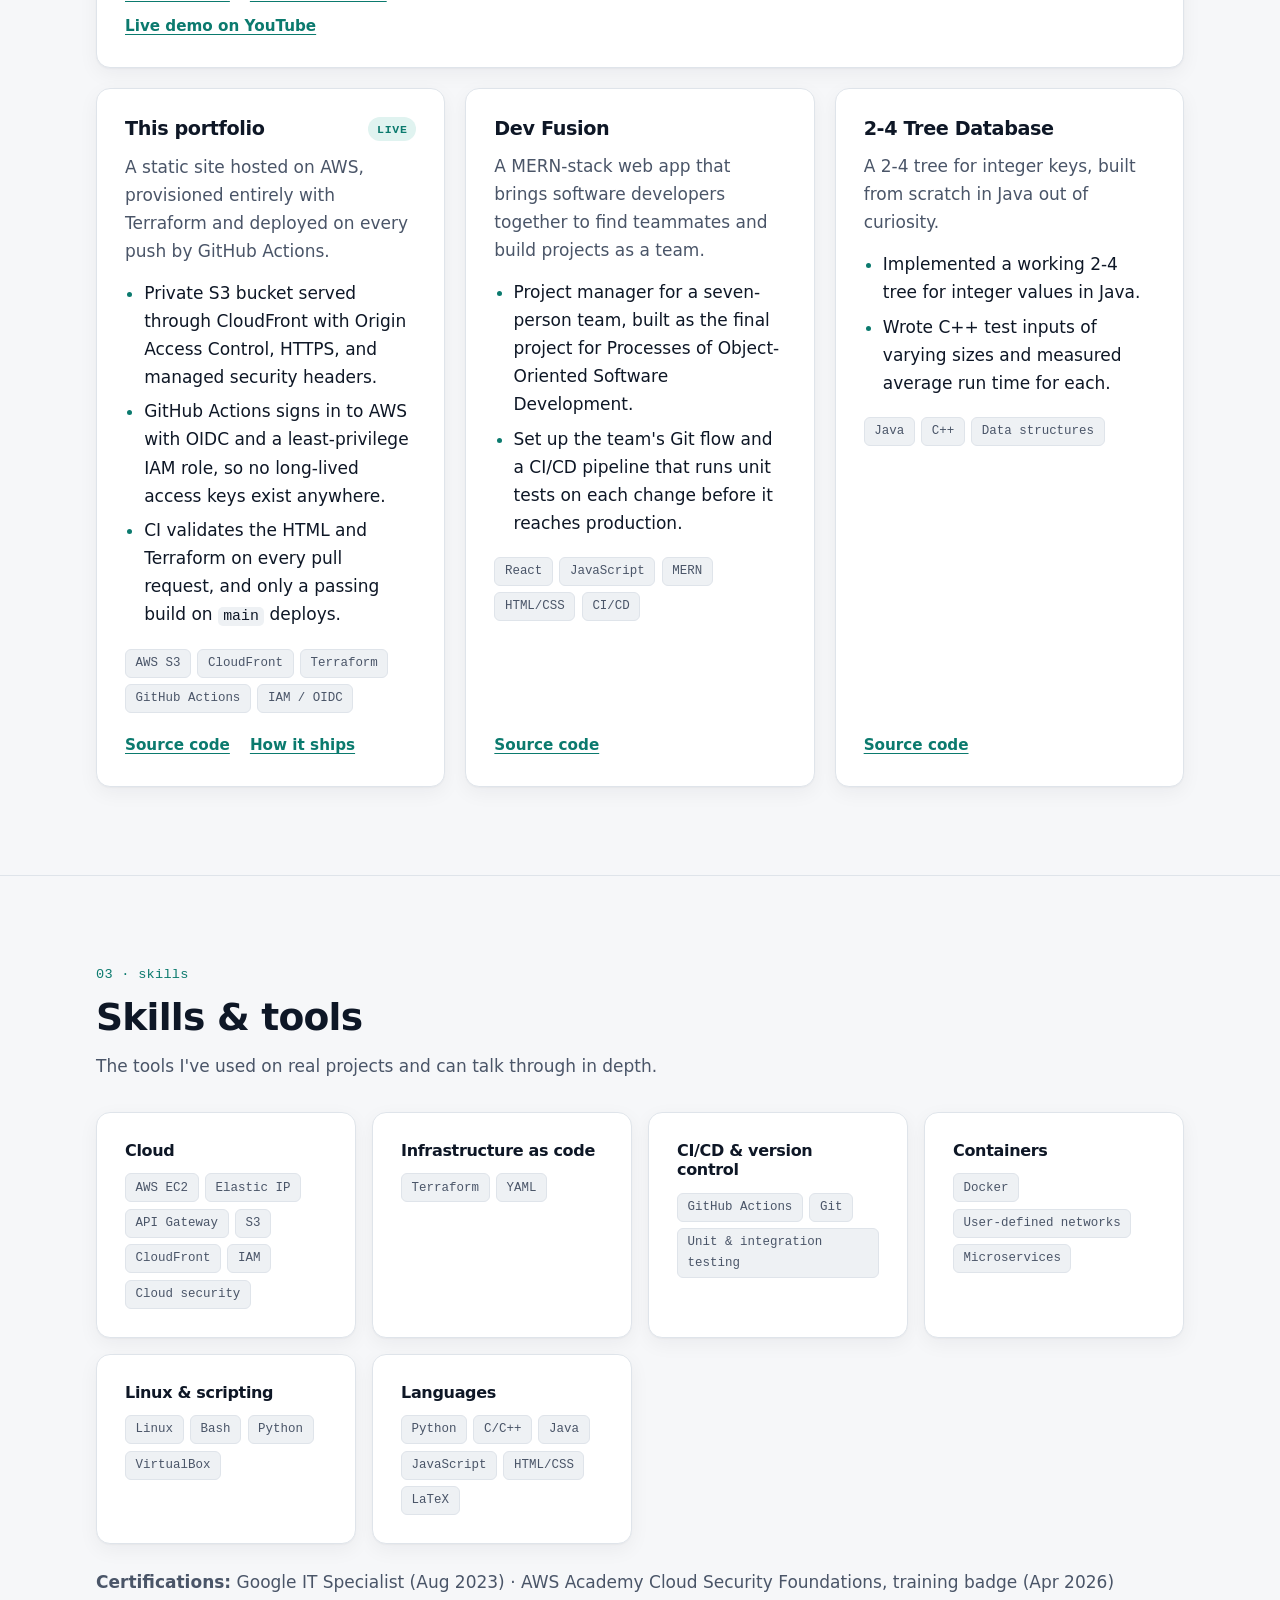
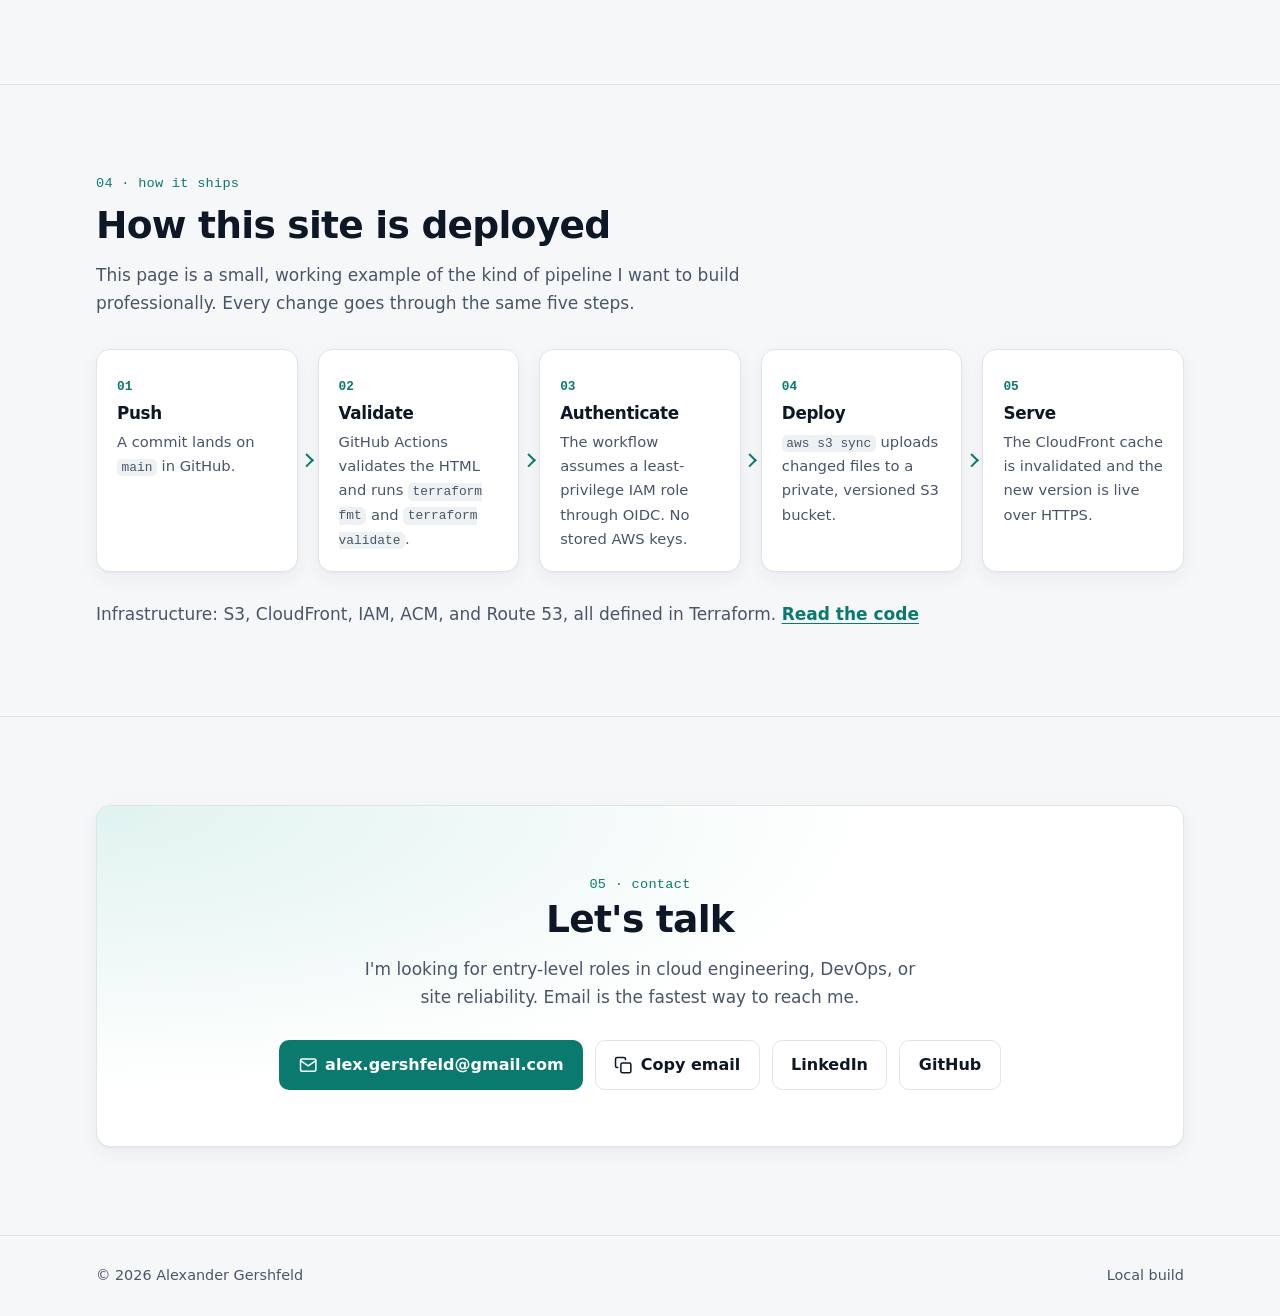
==== commit edad94bd: "Add support for GitHub Actions deployment and update project files" ====
--- a/site/index.html
+++ b/site/index.html
@@ -58,7 +58,6 @@
               View projects
               <svg class="icon" viewBox="0 0 24 24" aria-hidden="true"><path d="M12 5v14M5 12l7 7 7-7"/></svg>
             </a>
-            <!-- Drop your résumé into the site/ folder as resume.pdf. CI fails until it's there. -->
             <a class="btn btn-secondary" href="resume.pdf">
               <svg class="icon" viewBox="0 0 24 24" aria-hidden="true"><path d="M14 2H6a2 2 0 0 0-2 2v16a2 2 0 0 0 2 2h12a2 2 0 0 0 2-2V8z"/><path d="M14 2v6h6M8 13h8M8 17h5"/></svg>
               Resume (PDF)
@@ -75,7 +74,7 @@
                 </a>
               </li>
               <li>
-                <a class="icon-btn" href="#contact" aria-label="Email">
+                <a class="icon-btn" href="mailto:alex.gershfeld@gmail.com" aria-label="Email">
                   <svg class="icon" viewBox="0 0 24 24" aria-hidden="true"><path d="M4 4h16a2 2 0 0 1 2 2v12a2 2 0 0 1-2 2H4a2 2 0 0 1-2-2V6a2 2 0 0 1 2-2z"/><path d="m22 6-10 7L2 6"/></svg>
                 </a>
               </li>
@@ -111,7 +110,6 @@
         </div>
 
         <div class="stack">
-          <!-- Check with your capstone advisor or Lockheed Martin sponsor what you're allowed to say publicly. Describe the engineering, not anything sensitive. -->
           <article class="card featured">
             <div class="card-head">
               <div>
@@ -193,8 +191,37 @@
           <p>What I've built, the problem each one solved, and what I learned shipping it.</p>
         </div>
 
-        <!-- Order matters: lead with whatever is closest to cloud/DevOps (containerized, deployed, automated, monitored). Copy a card to add more. -->
         <div class="project-grid">
+          <article class="card project project-wide">
+            <div class="project-top">
+              <h3>VITALS</h3>
+            </div>
+            <p class="summary">A search-and-rescue platform for Lockheed Martin that coordinates autonomous drone swarms from a single ground control station.</p>
+            <div class="project-media">
+              <iframe
+                class="video"
+                src="https://www.youtube-nocookie.com/embed/x99YQwUZ260?rel=0"
+                title="VITALS Live Flight Demo"
+                loading="lazy"
+                allow="accelerometer; autoplay; clipboard-write; encrypted-media; gyroscope; picture-in-picture; web-share"
+                referrerpolicy="strict-origin-when-cross-origin"
+                allowfullscreen></iframe>
+            </div>
+            <ul class="bullets">
+              <li>Computer vision (YOLOv11) and large language models scan large search areas and flag targets for a human operator to confirm.</li>
+              <li>Services run as Docker containers on user-defined networks, backed by AWS EC2 and API Gateway with automated start/stop to keep costs down.</li>
+              <li>An offline OpenStreetMap tile server in Docker cut map query time from 10 seconds to under 1 second.</li>
+            </ul>
+            <ul class="tags">
+              <li>Docker</li><li>AWS EC2</li><li>API Gateway</li><li>ArduPilot</li><li>YOLOv11</li><li>Python</li>
+            </ul>
+            <p class="links">
+              <a href="https://github.com/brendantr/VITALS-AI-DroneSwarm">Source code</a>
+              <a href="https://www.youtube.com/watch?v=EE4i8XSY4mE">Showcase video</a>
+              <a href="https://www.youtube.com/watch?v=x99YQwUZ260">Live demo on YouTube</a>
+            </p>
+          </article>
+
           <article class="card project">
             <div class="project-top">
               <h3>This portfolio</h3>
@@ -204,34 +231,14 @@
             <ul class="bullets">
               <li>Private S3 bucket served through CloudFront with Origin Access Control, HTTPS, and managed security headers.</li>
               <li>GitHub Actions signs in to AWS with OIDC and a least-privilege IAM role, so no long-lived access keys exist anywhere.</li>
-              <li>CI validates the HTML and Terraform on every pull request and blocks deploys that still contain placeholder content.</li>
+              <li>CI validates the HTML and Terraform on every pull request, and only a passing build on <code>main</code> deploys.</li>
             </ul>
             <ul class="tags">
               <li>AWS S3</li><li>CloudFront</li><li>Terraform</li><li>GitHub Actions</li><li>IAM / OIDC</li>
             </ul>
             <p class="links">
-              <a href="https://github.com/Gersh01/portfolio">Source code</a>
+              <a href="https://github.com/Gersh01/portfolio-website">Source code</a>
               <a href="#pipeline">How it ships</a>
-            </p>
-          </article>
-
-          <article class="card project">
-            <div class="project-top">
-              <h3>VITALS</h3>
-            </div>
-            <p class="summary">A search-and-rescue platform for Lockheed Martin that coordinates autonomous drone swarms from a single ground control station.</p>
-            <ul class="bullets">
-              <li>Computer vision (YOLOv11) and large language models scan large search areas and flag targets for a human operator to confirm.</li>
-              <li>Services run as Docker containers on user-defined networks, backed by AWS EC2 and API Gateway with automated start/stop to keep costs down.</li>
-              <li>An offline OpenStreetMap tile server in Docker cut map query time from 10 seconds to under 1 second.</li>
-            </ul>
-            <ul class="tags">
-              <li>Docker</li><li>AWS EC2</li><li>API Gateway</li><li>ArduPilot</li><li>YOLOv11</li><li>Python</li>
-            </ul>
-            <p class="links">
-              <a href="https://github.com/brendantr/VITALS-AI-DroneSwarm">Source code</a>
-              <a href="https://www.youtube.com/watch?v=EE4i8XSY4mE">Showcase video</a>
-              <a href="https://www.youtube.com/watch?v=x99YQwUZ260">Live demo</a>
             </p>
           </article>
 
@@ -326,7 +333,7 @@
           <li>
             <span class="step-num">02</span>
             <h3>Validate</h3>
-            <p>GitHub Actions validates the HTML, checks for leftover placeholders, and runs <code>terraform validate</code>.</p>
+            <p>GitHub Actions validates the HTML and runs <code>terraform fmt</code> and <code>terraform validate</code>.</p>
           </li>
           <li>
             <span class="step-num">03</span>
@@ -345,10 +352,9 @@
           </li>
         </ol>
 
-        <!-- If you skip the custom domain, drop "ACM, and Route 53" from this line. -->
         <p class="infra-note">
           Infrastructure: S3, CloudFront, IAM, ACM, and Route 53, all defined in Terraform.
-          <a href="https://github.com/Gersh01/portfolio/tree/main/infra">Read the code</a>
+          <a href="https://github.com/Gersh01/portfolio-website/tree/main/infra">Read the code</a>
         </p>
       </div>
     </section>
@@ -365,6 +371,10 @@
               <svg class="icon" viewBox="0 0 24 24" aria-hidden="true"><path d="M4 4h16a2 2 0 0 1 2 2v12a2 2 0 0 1-2 2H4a2 2 0 0 1-2-2V6a2 2 0 0 1 2-2z"/><path d="m22 6-10 7L2 6"/></svg>
               alex.gershfeld@gmail.com
             </a>
+            <button class="btn btn-secondary copy-email" type="button" data-email="alex.gershfeld@gmail.com">
+              <svg class="icon" viewBox="0 0 24 24" aria-hidden="true"><rect x="9" y="9" width="13" height="13" rx="2"/><path d="M5 15H4a2 2 0 0 1-2-2V4a2 2 0 0 1 2-2h9a2 2 0 0 1 2 2v1"/></svg>
+              <span class="copy-label" aria-live="polite">Copy email</span>
+            </button>
             <a class="btn btn-secondary" href="https://www.linkedin.com/in/alexander-gershfeld">LinkedIn</a>
             <a class="btn btn-secondary" href="https://github.com/Gersh01">GitHub</a>
           </div>
@@ -376,7 +386,7 @@
   <footer class="site-footer">
     <div class="container footer-inner">
       <p>© <span id="year">2026</span> Alexander Gershfeld</p>
-      <p>Plain HTML &amp; CSS · Terraform · GitHub Actions · AWS</p>
+      <p class="deploy-stamp">Local build</p>
     </div>
   </footer>
 </body>
--- a/site/styles.css
+++ b/site/styles.css
@@ -12,8 +12,6 @@
   --accent-strong: #08665c;
   --accent-soft: #e0f3f0;
   --on-accent: #ffffff;
-  --todo-bg: #fff1c7;
-  --todo-line: #c98a12;
   --code-bg: #0f172a;
   --code-text: #e2e8f0;
   --code-dim: #94a3b8;
@@ -39,8 +37,6 @@
     --accent-strong: #5eead4;
     --accent-soft: rgb(45 212 191 / 0.12);
     --on-accent: #042f2a;
-    --todo-bg: rgb(234 179 8 / 0.2);
-    --todo-line: #eab308;
     --code-bg: #070c18;
     --shadow: 0 1px 2px rgb(0 0 0 / 0.3);
     color-scheme: dark;
@@ -58,8 +54,6 @@
   --accent-strong: #5eead4;
   --accent-soft: rgb(45 212 191 / 0.12);
   --on-accent: #042f2a;
-  --todo-bg: rgb(234 179 8 / 0.2);
-  --todo-line: #eab308;
   --code-bg: #070c18;
   --shadow: 0 1px 2px rgb(0 0 0 / 0.3);
   color-scheme: dark;
@@ -166,16 +160,6 @@
 .skip-link:focus {
   top: 1rem;
   color: var(--on-accent);
-}
-
-/* Placeholder highlight. CI refuses to deploy while any remain. */
-.todo {
-  background: var(--todo-bg);
-  box-shadow: inset 0 -2px 0 var(--todo-line);
-  border-radius: 3px;
-  padding-inline: 0.15em;
-  -webkit-box-decoration-break: clone;
-  box-decoration-break: clone;
 }
 
 /* =========================================================
@@ -410,9 +394,11 @@
   padding: 0.7rem 1.15rem;
   border: 1px solid transparent;
   border-radius: 10px;
+  font: inherit;
   font-size: 1rem;
   font-weight: 600;
   text-decoration: none;
+  cursor: pointer;
   transition: background-color 0.15s, border-color 0.15s, transform 0.15s;
 }
 
@@ -498,11 +484,6 @@
   line-height: 1.75;
 }
 
-.terminal .todo {
-  background: rgb(234 179 8 / 0.22);
-  box-shadow: inset 0 -2px 0 #eab308;
-}
-
 .t-prompt { color: var(--code-ok); }
 .t-key { color: var(--code-key); }
 .t-str { color: var(--code-str); }
@@ -599,12 +580,6 @@
   color: var(--muted);
   font-family: var(--font-mono);
   font-size: 0.78rem;
-}
-
-.tags li.todo {
-  border: 1px dashed var(--todo-line);
-  background: var(--todo-bg);
-  box-shadow: none;
 }
 
 /* Experience */
@@ -691,6 +666,49 @@
   font-weight: 600;
 }
 
+/* Full-width project card with an embedded video */
+.project-wide {
+  grid-column: 1 / -1;
+}
+
+.project-wide:hover {
+  transform: none; /* don't shift the player while someone is using it */
+}
+
+.project-media {
+  margin-top: 1rem;
+}
+
+.video {
+  display: block;
+  width: 100%;
+  aspect-ratio: 16 / 9;
+  border: 0;
+  border-radius: 10px;
+  background: var(--code-bg);
+}
+
+/* Wide screens: text on the left, video on the right */
+@media (min-width: 860px) {
+  .project-wide {
+    display: grid;
+    grid-template-columns: minmax(0, 1fr) minmax(0, 1.15fr);
+    grid-template-rows: auto auto auto auto 1fr;
+    column-gap: 2rem;
+  }
+
+  .project-wide > * {
+    grid-column: 1;
+  }
+
+  .project-wide .project-media {
+    grid-column: 2;
+    grid-row: 1 / -1;
+    align-self: center;
+    margin-top: 0;
+  }
+}
+
 /* Skills */
 .skill-grid {
   display: grid;
